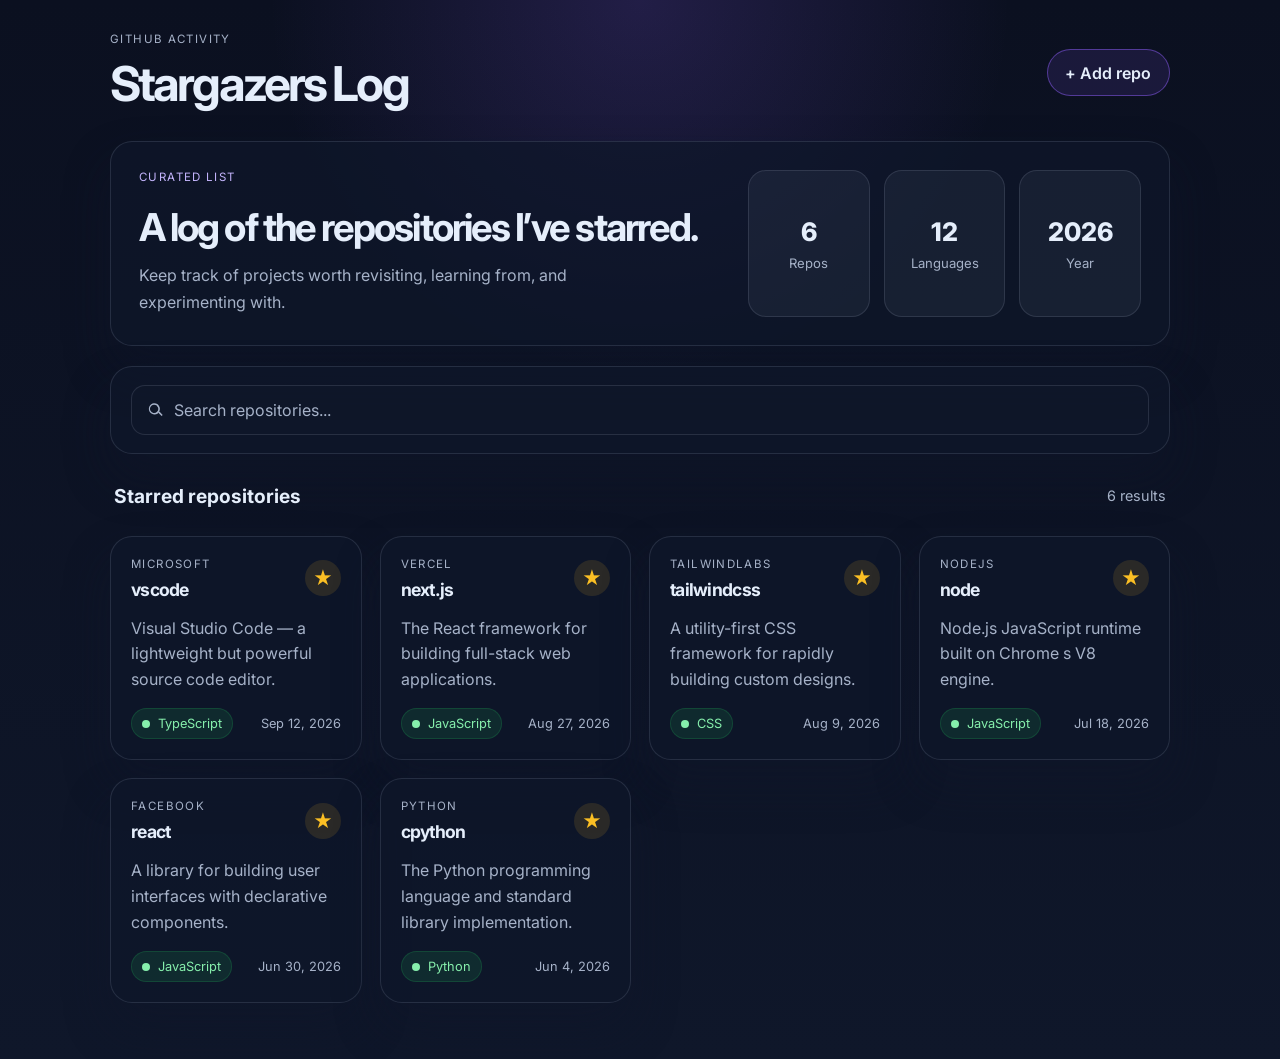
==== index.html @ 61276eb7 "Create the initial static website for the Stargazers Log project with a responsive dashboard UI and " ====
<!DOCTYPE html>
<html lang="en">
  <head>
    <meta charset="UTF-8" />
    <meta name="viewport" content="width=device-width, initial-scale=1.0" />
    <title>Stargazers Log</title>
    <meta
      name="description"
      content="A simple log of repositories I've starred."
    />
    <link rel="preconnect" href="https://fonts.googleapis.com" />
    <link rel="preconnect" href="https://fonts.gstatic.com" crossorigin />
    <link
      href="https://fonts.googleapis.com/css2?family=Inter:wght@400;500;600;700;800&display=swap"
      rel="stylesheet"
    />
    <link rel="stylesheet" href="styles.css" />
  </head>
  <body>
    <div class="page-shell">
      <header class="topbar">
        <div>
          <p class="eyebrow">GitHub activity</p>
          <h1>Stargazers Log</h1>
        </div>
        <button class="primary-btn" type="button">+ Add repo</button>
      </header>

      <main class="content">
        <section class="hero card">
          <div class="hero-copy">
            <p class="tag">Curated list</p>
            <h2>A log of the repositories I’ve starred.</h2>
            <p>
              Keep track of projects worth revisiting, learning from, and
              experimenting with.
            </p>
          </div>
          <div class="stats" aria-label="Starred repositories summary">
            <div class="stat-box">
              <span class="stat-value" id="repo-count">0</span>
              <span class="stat-label">Repos</span>
            </div>
            <div class="stat-box">
              <span class="stat-value">12</span>
              <span class="stat-label">Languages</span>
            </div>
            <div class="stat-box">
              <span class="stat-value">2026</span>
              <span class="stat-label">Year</span>
            </div>
          </div>
        </section>

        <section class="toolbar card">
          <label class="search-wrap" for="repo-search">
            <span class="sr-only">Search repositories</span>
            <svg viewBox="0 0 24 24" aria-hidden="true">
              <path
                d="M10.5 3a7.5 7.5 0 015.94 12.56l4.39 4.39 1.41-1.41-4.39-4.39A7.5 7.5 0 1110.5 3zm0 2a5.5 5.5 0 104.2 9.4 5.5 5.5 0 00-4.2-9.4z"
              />
            </svg>
            <input
              id="repo-search"
              type="search"
              placeholder="Search repositories..."
              aria-label="Search repositories"
            />
          </label>
        </section>

        <section class="list-header">
          <h3>Starred repositories</h3>
          <span id="results-label">0 results</span>
        </section>

        <section id="repo-list" class="repo-list" aria-live="polite"></section>
      </main>
    </div>

    <template id="repo-card-template">
      <article class="repo-card card">
        <div class="repo-topline">
          <div>
            <p class="repo-owner"></p>
            <h4 class="repo-name"></h4>
          </div>
          <span class="star-badge">★</span>
        </div>

        <p class="repo-description"></p>

        <div class="repo-meta">
          <span class="language-pill">
            <span class="language-dot"></span>
            <span class="language-name"></span>
          </span>
          <span class="repo-date"></span>
        </div>
      </article>
    </template>

    <script src="script.js"></script>
  </body>
</html>
---- styles.css ----
:root {
  --bg: #0b1020;
  --bg-soft: #121a2d;
  --card: rgba(17, 24, 39, 0.9);
  --card-border: rgba(148, 163, 184, 0.18);
  --text: #e5eefb;
  --muted: #a6b2c8;
  --highlight: #8b5cf6;
  --highlight-soft: rgba(139, 92, 246, 0.12);
  --accent: #22c55e;
  --shadow: 0 24px 45px rgba(15, 23, 42, 0.45);
}

* {
  box-sizing: border-box;
}

html {
  scroll-behavior: smooth;
}

body {
  margin: 0;
  font-family: "Inter", sans-serif;
  background:
    radial-gradient(circle at top, rgba(139, 92, 246, 0.18), transparent 30%),
    linear-gradient(180deg, #0b1020 0%, #0f172a 100%);
  color: var(--text);
}

button,
input {
  font: inherit;
}

.page-shell {
  max-width: 1100px;
  margin: 0 auto;
  padding: 32px 20px 56px;
}

.topbar,
.list-header,
.repo-topline,
.repo-meta {
  display: flex;
  align-items: center;
  justify-content: space-between;
}

.topbar {
  margin-bottom: 28px;
}

.eyebrow,
.tag,
.repo-owner {
  text-transform: uppercase;
  letter-spacing: 0.12em;
  color: var(--muted);
  font-size: 0.72rem;
  margin: 0 0 8px;
}

h1,
h2,
h3,
h4,
p {
  margin: 0;
}

h1 {
  font-size: clamp(2rem, 4vw, 3rem);
  letter-spacing: -0.06em;
}

.primary-btn {
  border: 1px solid rgba(139, 92, 246, 0.5);
  background: var(--highlight-soft);
  color: var(--text);
  border-radius: 999px;
  padding: 0.8rem 1.1rem;
  font-weight: 600;
  cursor: pointer;
  transition: transform 0.2s ease, border-color 0.2s ease;
}

.primary-btn:hover {
  transform: translateY(-1px);
  border-color: rgba(139, 92, 246, 0.9);
}

.content {
  display: grid;
  gap: 20px;
}

.card {
  background: rgba(15, 23, 42, 0.72);
  border: 1px solid var(--card-border);
  border-radius: 22px;
  box-shadow: var(--shadow);
}

.hero {
  display: grid;
  grid-template-columns: 1.5fr 1fr;
  gap: 20px;
  padding: 28px;
}

.hero-copy {
  display: grid;
  gap: 14px;
}

.tag {
  color: #c4b5fd;
}

.hero-copy h2 {
  font-size: clamp(1.9rem, 3vw, 3rem);
  line-height: 1.1;
  letter-spacing: -0.05em;
}

.hero-copy p:last-child {
  color: var(--muted);
  max-width: 52ch;
  line-height: 1.7;
}

.stats {
  display: grid;
  grid-template-columns: repeat(3, minmax(0, 1fr));
  gap: 14px;
  align-self: stretch;
}

.stat-box {
  background: rgba(148, 163, 184, 0.08);
  border: 1px solid var(--card-border);
  border-radius: 18px;
  padding: 18px 14px;
  display: flex;
  flex-direction: column;
  justify-content: center;
  align-items: center;
  gap: 8px;
}

.stat-value {
  font-size: clamp(1.3rem, 2vw, 2rem);
  font-weight: 800;
}

.stat-label {
  color: var(--muted);
  font-size: 0.82rem;
}

.toolbar {
  padding: 18px 20px;
}

.search-wrap {
  display: flex;
  align-items: center;
  gap: 10px;
  background: rgba(15, 23, 42, 0.8);
  border: 1px solid var(--card-border);
  border-radius: 14px;
  padding: 0 14px;
}

.search-wrap svg {
  width: 18px;
  height: 18px;
  fill: var(--muted);
}

.search-wrap input {
  flex: 1;
  background: transparent;
  border: 0;
  color: var(--text);
  padding: 14px 0;
  outline: none;
}

.search-wrap input::placeholder {
  color: var(--muted);
}

.list-header {
  padding: 0 4px;
  margin-top: 10px;
}

.list-header h3 {
  font-size: 1.2rem;
}

#results-label {
  color: var(--muted);
  font-size: 0.9rem;
}

.repo-list {
  display: grid;
  grid-template-columns: repeat(auto-fit, minmax(240px, 1fr));
  gap: 18px;
  margin-top: 8px;
}

.repo-card {
  padding: 20px;
  display: grid;
  gap: 16px;
}

.repo-name {
  font-size: 1.1rem;
  letter-spacing: -0.04em;
}

.star-badge {
  display: inline-flex;
  align-items: center;
  justify-content: center;
  width: 36px;
  height: 36px;
  border-radius: 50%;
  background: rgba(251, 191, 36, 0.12);
  color: #fbbf24;
  font-size: 1.2rem;
}

.repo-description {
  color: var(--muted);
  line-height: 1.6;
  min-height: 52px;
}

.repo-meta {
  gap: 12px;
  flex-wrap: wrap;
}

.language-pill {
  display: inline-flex;
  align-items: center;
  gap: 8px;
  background: rgba(34, 197, 94, 0.12);
  color: #86efac;
  border: 1px solid rgba(34, 197, 94, 0.18);
  border-radius: 999px;
  padding: 7px 10px;
  font-size: 0.8rem;
}

.language-dot {
  width: 8px;
  height: 8px;
  border-radius: 50%;
  background: currentColor;
}

.repo-date {
  color: var(--muted);
  font-size: 0.8rem;
}

.sr-only {
  position: absolute;
  width: 1px;
  height: 1px;
  padding: 0;
  margin: -1px;
  overflow: hidden;
  clip: rect(0, 0, 0, 0);
  white-space: nowrap;
  border: 0;
}

@media (max-width: 760px) {
  .hero {
    grid-template-columns: 1fr;
  }

  .topbar,
  .list-header {
    align-items: flex-start;
    flex-direction: column;
    gap: 14px;
  }
}
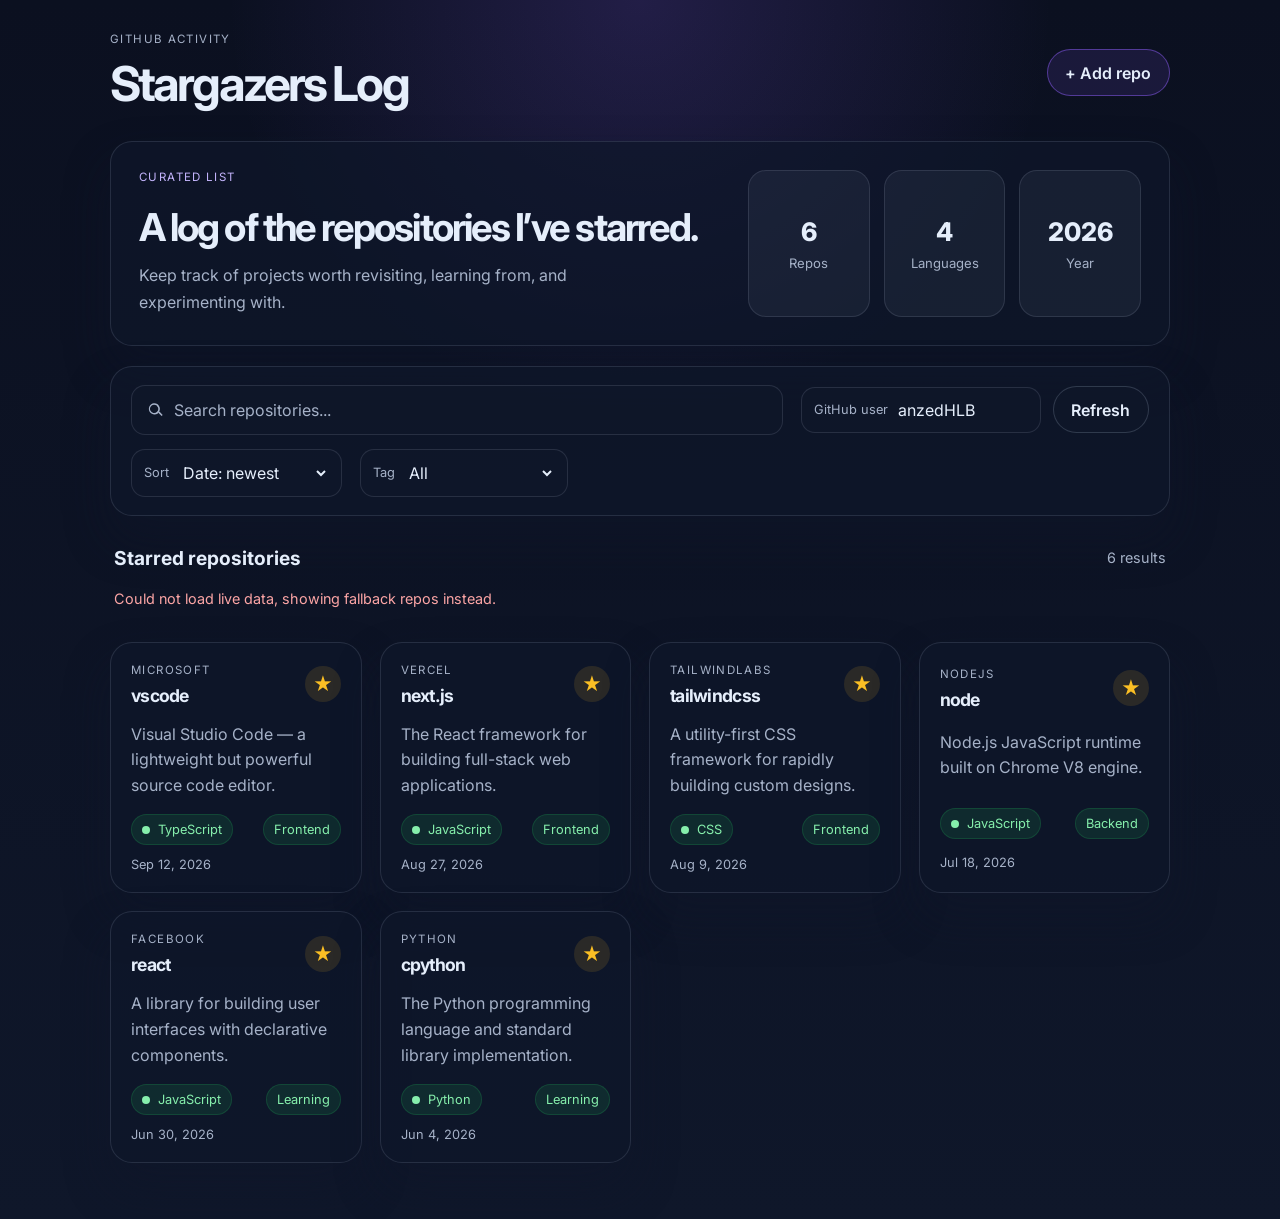
==== commit 7faae06b: "Add sorting and tag filtering to the starred repositories dashboard. This improves organization and " ====
--- a/index.html
+++ b/index.html
@@ -23,7 +23,7 @@
           <p class="eyebrow">GitHub activity</p>
           <h1>Stargazers Log</h1>
         </div>
-        <button class="primary-btn" type="button">+ Add repo</button>
+        <button class="primary-btn" id="open-add-modal" type="button">+ Add repo</button>
       </header>
 
       <main class="content">
@@ -42,31 +42,66 @@
               <span class="stat-label">Repos</span>
             </div>
             <div class="stat-box">
-              <span class="stat-value">12</span>
+              <span class="stat-value" id="language-count">0</span>
               <span class="stat-label">Languages</span>
             </div>
             <div class="stat-box">
-              <span class="stat-value">2026</span>
+              <span class="stat-value" id="year-label">2026</span>
               <span class="stat-label">Year</span>
             </div>
           </div>
         </section>
 
         <section class="toolbar card">
-          <label class="search-wrap" for="repo-search">
-            <span class="sr-only">Search repositories</span>
-            <svg viewBox="0 0 24 24" aria-hidden="true">
-              <path
-                d="M10.5 3a7.5 7.5 0 015.94 12.56l4.39 4.39 1.41-1.41-4.39-4.39A7.5 7.5 0 1110.5 3zm0 2a5.5 5.5 0 104.2 9.4 5.5 5.5 0 00-4.2-9.4z"
+          <div class="toolbar-row">
+            <label class="search-wrap" for="repo-search">
+              <span class="sr-only">Search repositories</span>
+              <svg viewBox="0 0 24 24" aria-hidden="true">
+                <path
+                  d="M10.5 3a7.5 7.5 0 015.94 12.56l4.39 4.39 1.41-1.41-4.39-4.39A7.5 7.5 0 1110.5 3zm0 2a5.5 5.5 0 104.2 9.4 5.5 5.5 0 00-4.2-9.4z"
+                />
+              </svg>
+              <input
+                id="repo-search"
+                type="search"
+                placeholder="Search repositories..."
+                aria-label="Search repositories"
               />
-            </svg>
-            <input
-              id="repo-search"
-              type="search"
-              placeholder="Search repositories..."
-              aria-label="Search repositories"
-            />
-          </label>
+            </label>
+
+            <div class="toolbar-actions">
+              <label class="username-field" for="github-username">
+                <span>GitHub user</span>
+                <input id="github-username" type="text" value="anzedHLB" />
+              </label>
+              <button class="secondary-btn" id="refresh-repos" type="button">Refresh</button>
+            </div>
+          </div>
+
+          <div class="toolbar-row secondary-row">
+            <div class="sort-group" aria-label="Sorting options">
+              <span class="sort-label">Sort</span>
+              <select id="sort-select">
+                <option value="date-desc">Date: newest</option>
+                <option value="date-asc">Date: oldest</option>
+                <option value="name-asc">Name: A-Z</option>
+                <option value="name-desc">Name: Z-A</option>
+                <option value="language-asc">Language: A-Z</option>
+              </select>
+            </div>
+
+            <div class="tag-group" aria-label="Filter by tag">
+              <span class="sort-label">Tag</span>
+              <select id="tag-filter">
+                <option value="all">All</option>
+                <option value="frontend">Frontend</option>
+                <option value="backend">Backend</option>
+                <option value="learning">Learning</option>
+                <option value="tools">Tools</option>
+                <option value="database">Database</option>
+              </select>
+            </div>
+          </div>
         </section>
 
         <section class="list-header">
@@ -74,8 +109,60 @@
           <span id="results-label">0 results</span>
         </section>
 
+        <div id="status-message" class="status-message" aria-live="polite"></div>
+
         <section id="repo-list" class="repo-list" aria-live="polite"></section>
       </main>
+    </div>
+
+    <div class="modal hidden" id="add-repo-modal" aria-hidden="true">
+      <div class="modal-backdrop" data-close="true"></div>
+      <div class="modal-card" role="dialog" aria-modal="true" aria-labelledby="modal-title">
+        <div class="modal-header">
+          <h3 id="modal-title">Add repository</h3>
+          <button class="close-btn" id="close-add-modal" type="button" aria-label="Close">×</button>
+        </div>
+
+        <form id="repo-form">
+          <div class="form-grid">
+            <label>
+              <span>Owner</span>
+              <input type="text" name="owner" placeholder="microsoft" required />
+            </label>
+            <label>
+              <span>Repository</span>
+              <input type="text" name="name" placeholder="vscode" required />
+            </label>
+            <label class="full-width">
+              <span>Description</span>
+              <textarea name="description" rows="3" placeholder="Short description..."></textarea>
+            </label>
+            <label>
+              <span>Language</span>
+              <input type="text" name="language" placeholder="TypeScript" />
+            </label>
+            <label>
+              <span>Date</span>
+              <input type="date" name="date" />
+            </label>
+            <label class="full-width">
+              <span>Category</span>
+              <select name="tag">
+                <option value="frontend">Frontend</option>
+                <option value="backend">Backend</option>
+                <option value="learning">Learning</option>
+                <option value="tools">Tools</option>
+                <option value="database">Database</option>
+              </select>
+            </label>
+          </div>
+
+          <div class="modal-actions">
+            <button class="secondary-btn" type="button" id="cancel-add-repo">Cancel</button>
+            <button class="primary-btn" type="submit">Save repo</button>
+          </div>
+        </form>
+      </div>
     </div>
 
     <template id="repo-card-template">
@@ -95,6 +182,7 @@
             <span class="language-dot"></span>
             <span class="language-name"></span>
           </span>
+          <span class="repo-tag"></span>
           <span class="repo-date"></span>
         </div>
       </article>
--- a/styles.css
+++ b/styles.css
@@ -8,6 +8,7 @@
   --highlight: #8b5cf6;
   --highlight-soft: rgba(139, 92, 246, 0.12);
   --accent: #22c55e;
+  --warning: #fbbf24;
   --shadow: 0 24px 45px rgba(15, 23, 42, 0.45);
 }
 
@@ -29,8 +30,14 @@
 }
 
 button,
-input {
+input,
+textarea,
+select {
   font: inherit;
+}
+
+button {
+  cursor: pointer;
 }
 
 .page-shell {
@@ -42,7 +49,9 @@
 .topbar,
 .list-header,
 .repo-topline,
-.repo-meta {
+.repo-meta,
+.toolbar-row,
+.modal-actions {
   display: flex;
   align-items: center;
   justify-content: space-between;
@@ -75,20 +84,29 @@
   letter-spacing: -0.06em;
 }
 
+.primary-btn,
+.secondary-btn {
+  border-radius: 999px;
+  padding: 0.8rem 1.1rem;
+  font-weight: 600;
+  transition: transform 0.2s ease, border-color 0.2s ease;
+}
+
 .primary-btn {
   border: 1px solid rgba(139, 92, 246, 0.5);
   background: var(--highlight-soft);
   color: var(--text);
-  border-radius: 999px;
-  padding: 0.8rem 1.1rem;
-  font-weight: 600;
-  cursor: pointer;
-  transition: transform 0.2s ease, border-color 0.2s ease;
-}
-
-.primary-btn:hover {
+}
+
+.secondary-btn {
+  border: 1px solid rgba(148, 163, 184, 0.25);
+  background: rgba(15, 23, 42, 0.8);
+  color: var(--text);
+}
+
+.primary-btn:hover,
+.secondary-btn:hover {
   transform: translateY(-1px);
-  border-color: rgba(139, 92, 246, 0.9);
 }
 
 .content {
@@ -162,6 +180,17 @@
 
 .toolbar {
   padding: 18px 20px;
+  display: grid;
+  gap: 14px;
+}
+
+.toolbar-row {
+  gap: 18px;
+  flex-wrap: wrap;
+}
+
+.secondary-row {
+  justify-content: flex-start;
 }
 
 .search-wrap {
@@ -172,6 +201,8 @@
   border: 1px solid var(--card-border);
   border-radius: 14px;
   padding: 0 14px;
+  flex: 1;
+  min-width: 240px;
 }
 
 .search-wrap svg {
@@ -180,7 +211,13 @@
   fill: var(--muted);
 }
 
-.search-wrap input {
+.search-wrap input,
+.username-field input,
+.form-grid input,
+.form-grid textarea,
+.form-grid select,
+.sort-group select,
+.tag-group select {
   flex: 1;
   background: transparent;
   border: 0;
@@ -189,8 +226,59 @@
   outline: none;
 }
 
-.search-wrap input::placeholder {
-  color: var(--muted);
+.search-wrap input::placeholder,
+.username-field input::placeholder,
+.form-grid input::placeholder,
+.form-grid textarea::placeholder {
+  color: var(--muted);
+}
+
+.toolbar-actions {
+  display: flex;
+  align-items: center;
+  gap: 12px;
+  flex-wrap: wrap;
+}
+
+.username-field {
+  display: flex;
+  align-items: center;
+  gap: 10px;
+  background: rgba(15, 23, 42, 0.8);
+  border: 1px solid var(--card-border);
+  border-radius: 14px;
+  padding: 0 12px;
+}
+
+.username-field span,
+.sort-label {
+  color: var(--muted);
+  font-size: 0.8rem;
+}
+
+.username-field input {
+  width: 130px;
+  padding: 12px 0;
+}
+
+.sort-group,
+.tag-group {
+  display: inline-flex;
+  align-items: center;
+  gap: 10px;
+  background: rgba(15, 23, 42, 0.8);
+  border: 1px solid var(--card-border);
+  border-radius: 14px;
+  padding: 0 12px;
+}
+
+.sort-group select,
+.tag-group select {
+  min-width: 150px;
+  padding: 12px 0;
+  border: 0;
+  background: transparent;
+  color: var(--text);
 }
 
 .list-header {
@@ -205,6 +293,13 @@
 #results-label {
   color: var(--muted);
   font-size: 0.9rem;
+}
+
+.status-message {
+  min-height: 24px;
+  color: var(--muted);
+  font-size: 0.9rem;
+  padding: 0 4px;
 }
 
 .repo-list {
@@ -248,7 +343,8 @@
   flex-wrap: wrap;
 }
 
-.language-pill {
+.language-pill,
+.repo-tag {
   display: inline-flex;
   align-items: center;
   gap: 8px;
@@ -258,6 +354,7 @@
   border-radius: 999px;
   padding: 7px 10px;
   font-size: 0.8rem;
+  text-transform: capitalize;
 }
 
 .language-dot {
@@ -270,6 +367,83 @@
 .repo-date {
   color: var(--muted);
   font-size: 0.8rem;
+}
+
+.modal {
+  position: fixed;
+  inset: 0;
+  display: grid;
+  place-items: center;
+  z-index: 1000;
+}
+
+.modal.hidden {
+  display: none;
+}
+
+.modal-backdrop {
+  position: absolute;
+  inset: 0;
+  background: rgba(2, 6, 23, 0.7);
+}
+
+.modal-card {
+  position: relative;
+  width: min(540px, calc(100vw - 32px));
+  background: #0f172a;
+  border: 1px solid var(--card-border);
+  border-radius: 22px;
+  padding: 24px;
+  box-shadow: var(--shadow);
+}
+
+.modal-header {
+  display: flex;
+  align-items: center;
+  justify-content: space-between;
+  margin-bottom: 18px;
+}
+
+.close-btn {
+  width: 36px;
+  height: 36px;
+  border-radius: 50%;
+  border: 1px solid var(--card-border);
+  background: transparent;
+  color: var(--text);
+  font-size: 1.5rem;
+}
+
+.form-grid {
+  display: grid;
+  grid-template-columns: repeat(2, minmax(0, 1fr));
+  gap: 14px;
+}
+
+.form-grid label {
+  display: grid;
+  gap: 8px;
+  color: var(--muted);
+  font-size: 0.82rem;
+}
+
+.form-grid input,
+.form-grid textarea,
+.form-grid select {
+  background: rgba(15, 23, 42, 0.8);
+  border: 1px solid var(--card-border);
+  border-radius: 12px;
+  padding: 12px 14px;
+  color: var(--text);
+}
+
+.full-width {
+  grid-column: 1 / -1;
+}
+
+.modal-actions {
+  margin-top: 24px;
+  gap: 12px;
 }
 
 .sr-only {
@@ -290,9 +464,16 @@
   }
 
   .topbar,
-  .list-header {
+  .list-header,
+  .toolbar-row,
+  .toolbar-actions,
+  .modal-actions {
     align-items: flex-start;
     flex-direction: column;
     gap: 14px;
   }
-}
+
+  .form-grid {
+    grid-template-columns: 1fr;
+  }
+}
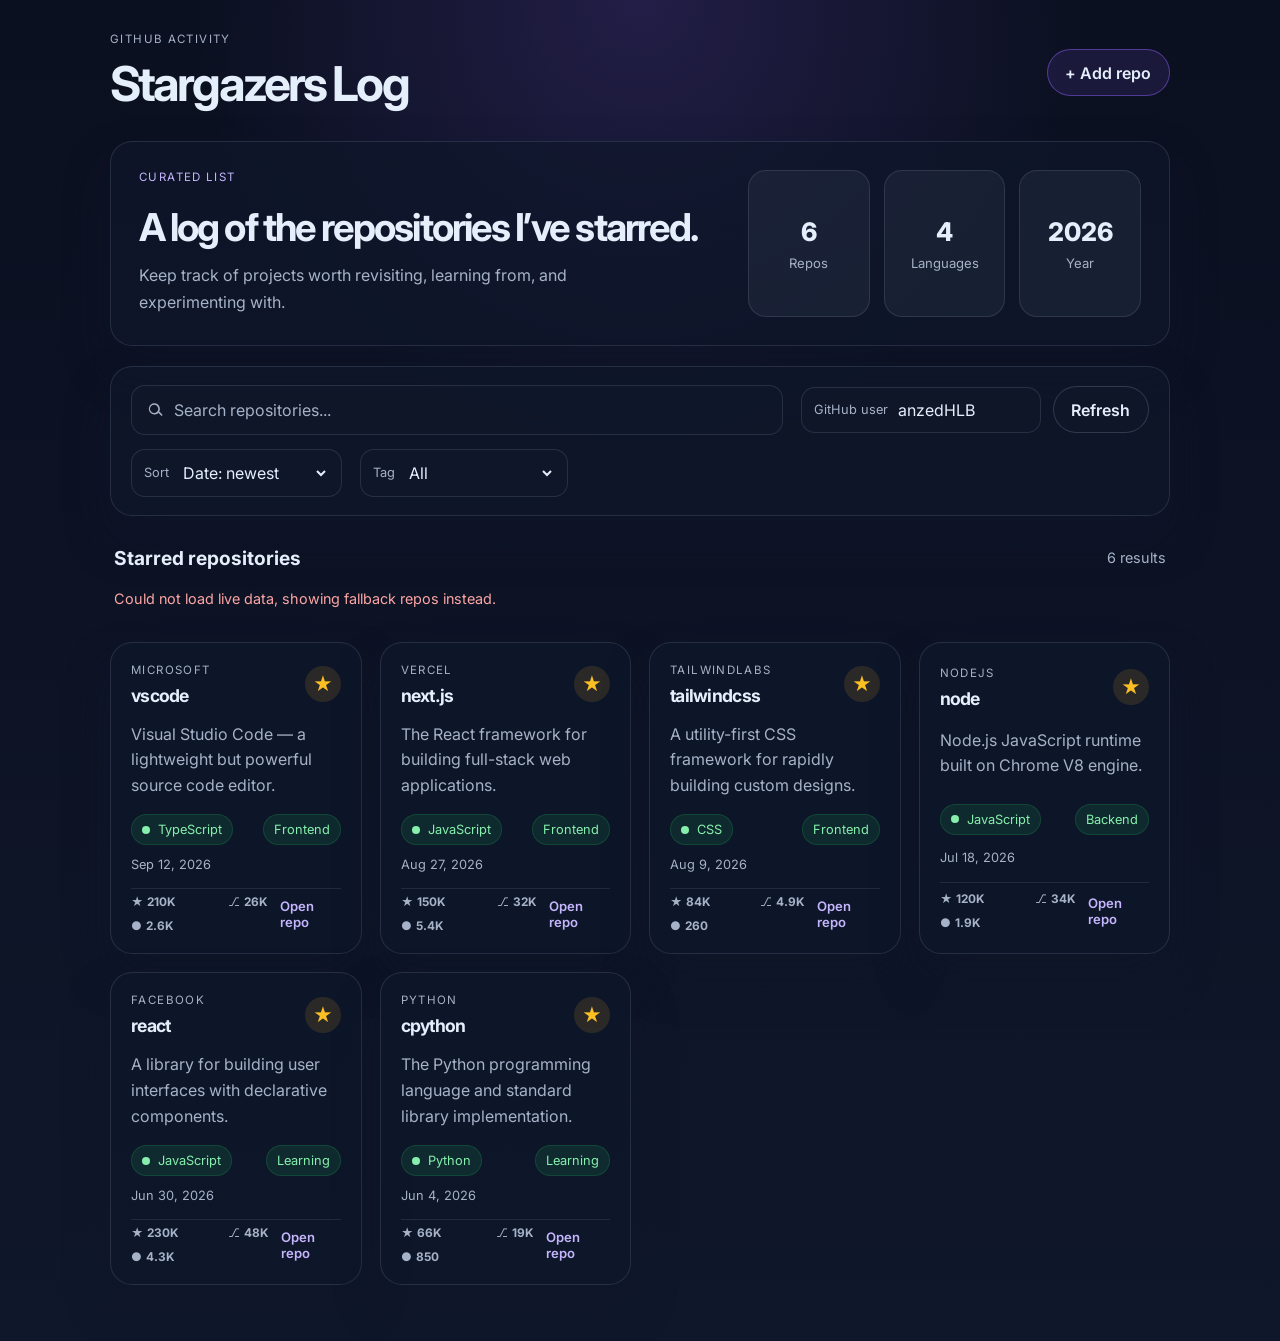
==== commit 6e24d7a7: "Add GitHub repo metadata and Open repo links to each starred repository card for a more complete das" ====
--- a/index.html
+++ b/index.html
@@ -185,6 +185,15 @@
           <span class="repo-tag"></span>
           <span class="repo-date"></span>
         </div>
+
+        <div class="repo-footer">
+          <div class="repo-stats">
+            <span class="repo-stat">★ <strong class="repo-stars">0</strong></span>
+            <span class="repo-stat">⎇ <strong class="repo-forks">0</strong></span>
+            <span class="repo-stat">● <strong class="repo-issues">0</strong></span>
+          </div>
+          <a class="repo-link" href="#" target="_blank" rel="noreferrer">Open repo</a>
+        </div>
       </article>
     </template>
 
--- a/styles.css
+++ b/styles.css
@@ -51,7 +51,9 @@
 .repo-topline,
 .repo-meta,
 .toolbar-row,
-.modal-actions {
+.modal-actions,
+.repo-footer,
+.repo-stats {
   display: flex;
   align-items: center;
   justify-content: space-between;
@@ -369,6 +371,32 @@
   font-size: 0.8rem;
 }
 
+.repo-footer {
+  gap: 12px;
+  padding-top: 6px;
+  border-top: 1px solid rgba(148, 163, 184, 0.15);
+}
+
+.repo-stats {
+  gap: 10px;
+  flex-wrap: wrap;
+  color: var(--muted);
+  font-size: 0.74rem;
+}
+
+.repo-stat {
+  display: inline-flex;
+  align-items: center;
+  gap: 4px;
+}
+
+.repo-link {
+  text-decoration: none;
+  color: #c4b5fd;
+  font-weight: 600;
+  font-size: 0.82rem;
+}
+
 .modal {
   position: fixed;
   inset: 0;
@@ -467,7 +495,8 @@
   .list-header,
   .toolbar-row,
   .toolbar-actions,
-  .modal-actions {
+  .modal-actions,
+  .repo-footer {
     align-items: flex-start;
     flex-direction: column;
     gap: 14px;
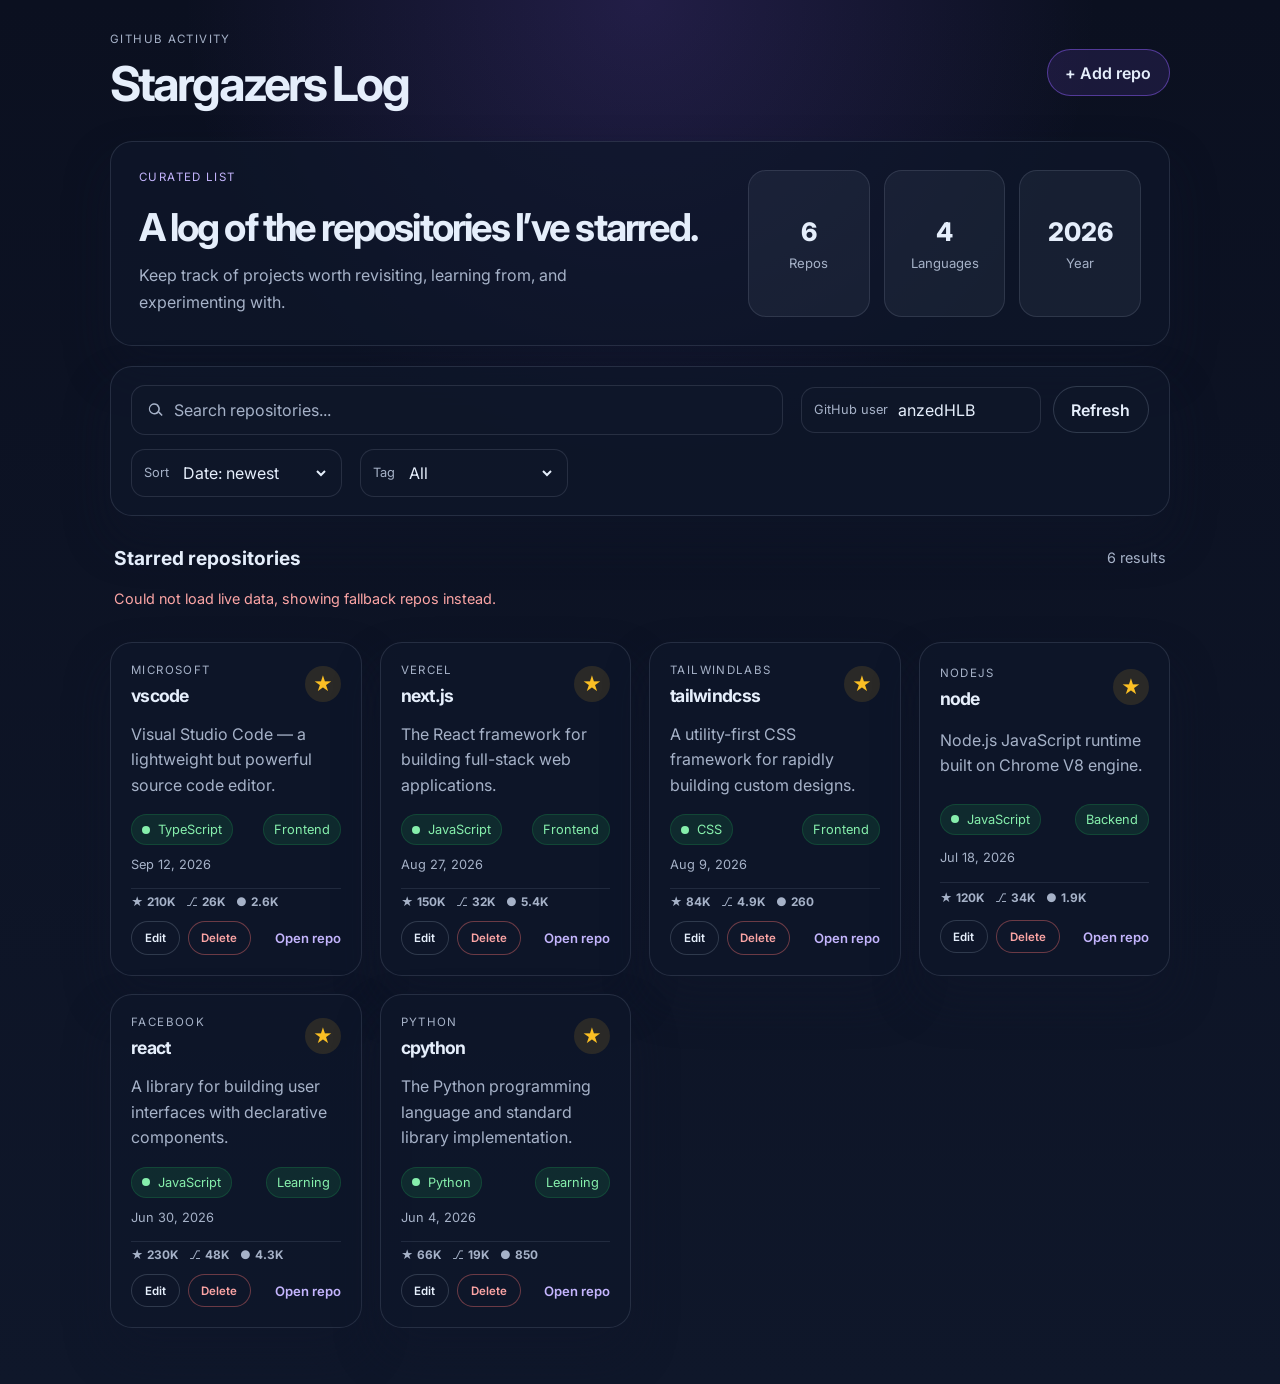
==== commit 5b3b7d74: "Add edit and delete controls to each repo card so users can manage their saved list without re-enter" ====
--- a/index.html
+++ b/index.html
@@ -159,7 +159,7 @@
 
           <div class="modal-actions">
             <button class="secondary-btn" type="button" id="cancel-add-repo">Cancel</button>
-            <button class="primary-btn" type="submit">Save repo</button>
+            <button class="primary-btn" type="submit" id="repo-form-submit">Save repo</button>
           </div>
         </form>
       </div>
@@ -192,6 +192,12 @@
             <span class="repo-stat">⎇ <strong class="repo-forks">0</strong></span>
             <span class="repo-stat">● <strong class="repo-issues">0</strong></span>
           </div>
+
+          <div class="repo-actions">
+            <button class="mini-btn edit-btn" type="button" data-action="edit">Edit</button>
+            <button class="mini-btn delete-btn" type="button" data-action="delete">Delete</button>
+          </div>
+
           <a class="repo-link" href="#" target="_blank" rel="noreferrer">Open repo</a>
         </div>
       </article>
--- a/styles.css
+++ b/styles.css
@@ -53,7 +53,8 @@
 .toolbar-row,
 .modal-actions,
 .repo-footer,
-.repo-stats {
+.repo-stats,
+.repo-actions {
   display: flex;
   align-items: center;
   justify-content: space-between;
@@ -87,7 +88,8 @@
 }
 
 .primary-btn,
-.secondary-btn {
+.secondary-btn,
+.mini-btn {
   border-radius: 999px;
   padding: 0.8rem 1.1rem;
   font-weight: 600;
@@ -107,7 +109,8 @@
 }
 
 .primary-btn:hover,
-.secondary-btn:hover {
+.secondary-btn:hover,
+.mini-btn:hover {
   transform: translateY(-1px);
 }
 
@@ -375,6 +378,7 @@
   gap: 12px;
   padding-top: 6px;
   border-top: 1px solid rgba(148, 163, 184, 0.15);
+  flex-wrap: wrap;
 }
 
 .repo-stats {
@@ -388,6 +392,24 @@
   display: inline-flex;
   align-items: center;
   gap: 4px;
+}
+
+.repo-actions {
+  gap: 8px;
+  flex-wrap: wrap;
+}
+
+.mini-btn {
+  border: 1px solid rgba(148, 163, 184, 0.25);
+  background: rgba(15, 23, 42, 0.8);
+  color: var(--text);
+  font-size: 0.72rem;
+  padding: 0.55rem 0.8rem;
+}
+
+.delete-btn {
+  border-color: rgba(248, 113, 113, 0.4);
+  color: #fca5a5;
 }
 
 .repo-link {
@@ -395,6 +417,7 @@
   color: #c4b5fd;
   font-weight: 600;
   font-size: 0.82rem;
+  margin-left: auto;
 }
 
 .modal {
@@ -496,12 +519,17 @@
   .toolbar-row,
   .toolbar-actions,
   .modal-actions,
-  .repo-footer {
+  .repo-footer,
+  .repo-actions {
     align-items: flex-start;
     flex-direction: column;
     gap: 14px;
   }
 
+  .repo-link {
+    margin-left: 0;
+  }
+
   .form-grid {
     grid-template-columns: 1fr;
   }
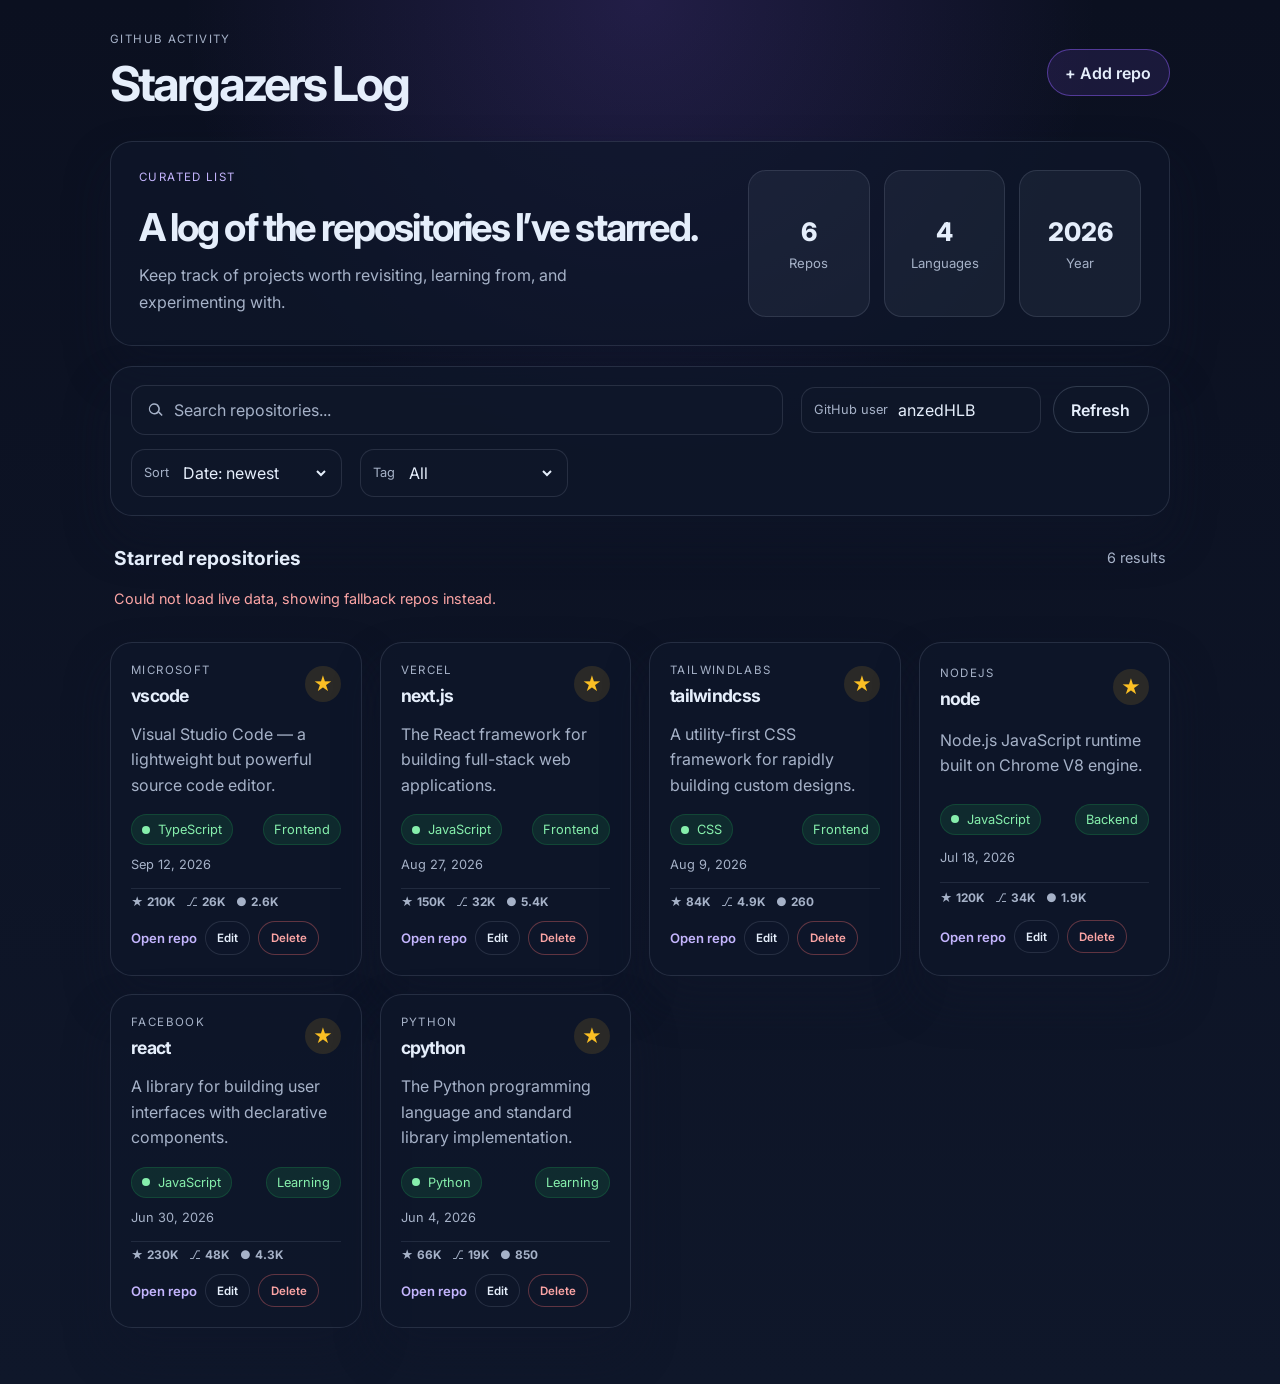
==== commit 87d08ab4: "Add edit and delete controls for each repository card so users can correct mistakes and manage their" ====
--- a/index.html
+++ b/index.html
@@ -159,7 +159,59 @@
 
           <div class="modal-actions">
             <button class="secondary-btn" type="button" id="cancel-add-repo">Cancel</button>
-            <button class="primary-btn" type="submit" id="repo-form-submit">Save repo</button>
+            <button class="primary-btn" type="submit">Save repo</button>
+          </div>
+        </form>
+      </div>
+    </div>
+
+    <div class="modal hidden" id="edit-repo-modal" aria-hidden="true">
+      <div class="modal-backdrop" data-close="true"></div>
+      <div class="modal-card" role="dialog" aria-modal="true" aria-labelledby="edit-modal-title">
+        <div class="modal-header">
+          <h3 id="edit-modal-title">Edit repository</h3>
+          <button class="close-btn" id="close-edit-modal" type="button" aria-label="Close">×</button>
+        </div>
+
+        <form id="edit-repo-form">
+          <input type="hidden" name="repoKey" />
+
+          <div class="form-grid">
+            <label>
+              <span>Owner</span>
+              <input type="text" name="owner" required />
+            </label>
+            <label>
+              <span>Repository</span>
+              <input type="text" name="name" required />
+            </label>
+            <label class="full-width">
+              <span>Description</span>
+              <textarea name="description" rows="3"></textarea>
+            </label>
+            <label>
+              <span>Language</span>
+              <input type="text" name="language" />
+            </label>
+            <label>
+              <span>Date</span>
+              <input type="date" name="date" />
+            </label>
+            <label class="full-width">
+              <span>Category</span>
+              <select name="tag">
+                <option value="frontend">Frontend</option>
+                <option value="backend">Backend</option>
+                <option value="learning">Learning</option>
+                <option value="tools">Tools</option>
+                <option value="database">Database</option>
+              </select>
+            </label>
+          </div>
+
+          <div class="modal-actions">
+            <button class="secondary-btn" type="button" id="cancel-edit-repo">Cancel</button>
+            <button class="primary-btn" type="submit">Update repo</button>
           </div>
         </form>
       </div>
@@ -192,13 +244,11 @@
             <span class="repo-stat">⎇ <strong class="repo-forks">0</strong></span>
             <span class="repo-stat">● <strong class="repo-issues">0</strong></span>
           </div>
-
           <div class="repo-actions">
-            <button class="mini-btn edit-btn" type="button" data-action="edit">Edit</button>
-            <button class="mini-btn delete-btn" type="button" data-action="delete">Delete</button>
-          </div>
-
-          <a class="repo-link" href="#" target="_blank" rel="noreferrer">Open repo</a>
+            <a class="repo-link" href="#" target="_blank" rel="noreferrer">Open repo</a>
+            <button class="mini-btn edit-btn" type="button">Edit</button>
+            <button class="mini-btn delete-btn" type="button">Delete</button>
+          </div>
         </div>
       </article>
     </template>
--- a/styles.css
+++ b/styles.css
@@ -53,8 +53,8 @@
 .toolbar-row,
 .modal-actions,
 .repo-footer,
-.repo-stats,
-.repo-actions {
+.repo-actions,
+.repo-stats {
   display: flex;
   align-items: center;
   justify-content: space-between;
@@ -399,25 +399,24 @@
   flex-wrap: wrap;
 }
 
-.mini-btn {
-  border: 1px solid rgba(148, 163, 184, 0.25);
-  background: rgba(15, 23, 42, 0.8);
-  color: var(--text);
-  font-size: 0.72rem;
-  padding: 0.55rem 0.8rem;
-}
-
-.delete-btn {
-  border-color: rgba(248, 113, 113, 0.4);
-  color: #fca5a5;
-}
-
 .repo-link {
   text-decoration: none;
   color: #c4b5fd;
   font-weight: 600;
   font-size: 0.82rem;
-  margin-left: auto;
+}
+
+.mini-btn {
+  border: 1px solid var(--card-border);
+  background: rgba(15, 23, 42, 0.5);
+  color: var(--text);
+  font-size: 0.72rem;
+  padding: 0.55rem 0.7rem;
+}
+
+.delete-btn {
+  border-color: rgba(248, 113, 113, 0.35);
+  color: #fca5a5;
 }
 
 .modal {
@@ -526,10 +525,6 @@
     gap: 14px;
   }
 
-  .repo-link {
-    margin-left: 0;
-  }
-
   .form-grid {
     grid-template-columns: 1fr;
   }
